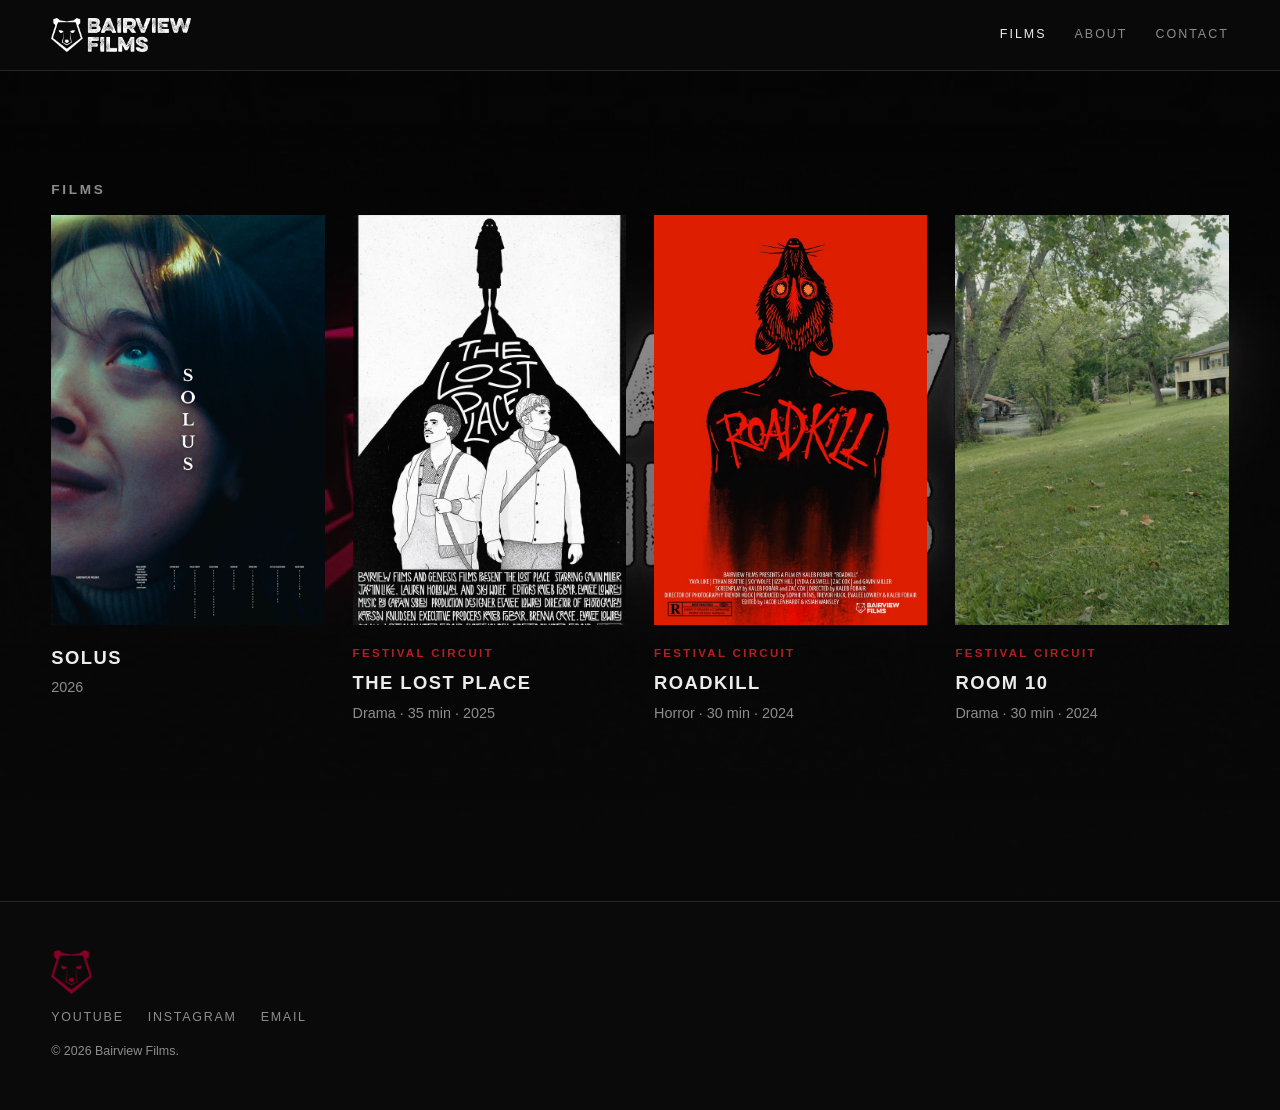
==== index.html @ fcaa4e59 "Show the films over the background reel from the top" ====
<!doctype html>
<html lang="en">
<head>
<meta charset="utf-8">
<meta name="viewport" content="width=device-width, initial-scale=1">
<title>Bairview Films</title>
<meta name="description" content="Stories from the Midwest, made in the dark.">
<meta property="og:title" content="Bairview Films">
<meta property="og:description" content="Stories from the Midwest, made in the dark.">
<meta property="og:image" content="https://bairviewfilms.com/assets/reel-poster.jpg">
<link rel="icon" type="image/png" href="assets/favicon.png">
<link rel="stylesheet" href="style.css">
</head>
<body>
<header class="top">
  <a class="brand" href="index.html"><img src="assets/logo.png" alt="Bairview Films"></a>
  <nav>
    <a href="index.html#films" aria-current="page">Films</a>
    <a href="about.html">About</a>
    <a href="contact.html">Contact</a>
  </nav>
</header>
<main>
<section class="reel">
  <video autoplay muted loop playsinline preload="auto" poster="assets/reel-poster.jpg" aria-label="Bairview Films logo animation">
    <source src="assets/reel.mp4" type="video/mp4">
  </video>
</section>
<section id="films" class="wrap over">
  <h2>Films</h2>
  <div class="grid">
<a class="card" href="films/solus.html">
  <div class="art"><img src="assets/posters/solus.jpg" alt="Solus poster" loading="lazy"></div>
  <div class="meta"><h3>Solus</h3>
  <p>2026</p></div>
</a>
<a class="card" href="films/the-lost-place.html">
  <div class="art"><img src="assets/posters/the-lost-place.jpg" alt="The Lost Place poster" loading="lazy"></div>
  <div class="meta"><span class="status">Festival Circuit</span>
  <h3>The Lost Place</h3>
  <p>Drama &middot; 35 min &middot; 2025</p></div>
</a>
<a class="card" href="films/roadkill.html">
  <div class="art"><img src="assets/posters/roadkill.jpg" alt="ROADKILL poster" loading="lazy"></div>
  <div class="meta"><span class="status">Festival Circuit</span>
  <h3>ROADKILL</h3>
  <p>Horror &middot; 30 min &middot; 2024</p></div>
</a>
<a class="card" href="films/room-10.html">
  <div class="art"><img src="assets/room-10-still.jpg" alt="Room 10 poster" loading="lazy"></div>
  <div class="meta"><span class="status">Festival Circuit</span>
  <h3>Room 10</h3>
  <p>Drama &middot; 30 min &middot; 2024</p></div>
</a>
  </div>
</section>
<script>
if (window.matchMedia("(prefers-reduced-motion: reduce)").matches) {
  var v = document.querySelector(".reel video");
  v.removeAttribute("autoplay");
  v.pause();
}
</script>
</main>
<footer>
  <img class="foot-bear" src="assets/bear.png" alt="">
  <div class="foot-links"><a href="https://www.youtube.com/@BairViewFilms" rel="noopener">YouTube</a><a href="https://www.instagram.com/bairviewfilms/" rel="noopener">Instagram</a><a href="mailto:kalebfobair@gmail.com">Email</a></div>
  <div class="foot-small">&copy; 2026 Bairview Films.</div>
</footer>
</body>
</html>
---- style.css ----
:root { --bg:#0a0a0a; --fg:#ececec; --dim:#8d8d8d; --accent:#b3201f; --brand:#800e13; --line:#262626; }
* { box-sizing:border-box; margin:0; }
html { scroll-behavior:smooth; }
body { background:var(--bg); color:var(--fg); font:16px/1.6 "Helvetica Neue",Helvetica,Arial,sans-serif; }
a { color:inherit; text-decoration:none; }
.top { position:sticky; top:0; z-index:5; display:flex; justify-content:space-between; align-items:center; padding:18px 4vw; background:rgba(10,10,10,.92); border-bottom:1px solid var(--line); }
.brand { font-weight:700; letter-spacing:.22em; text-transform:uppercase; font-size:.95rem; }
nav { display:flex; gap:28px; }
nav a { text-transform:uppercase; letter-spacing:.16em; font-size:.78rem; color:var(--dim); }
nav a:hover, nav a[aria-current] { color:var(--fg); }
.hero { min-height:78vh; display:flex; align-items:flex-end; padding:0 4vw 8vh; background:#161616 center/cover; position:relative; }
.hero::before { content:""; position:absolute; inset:0; background:linear-gradient(to top,var(--bg) 5%,rgba(10,10,10,.1) 70%); }
.hero.short { min-height:55vh; }
.hero-inner { position:relative; max-width:720px; }
h1 { font-size:clamp(2.4rem,7vw,5.5rem); line-height:1.02; letter-spacing:.02em; text-transform:uppercase; margin:8px 0 14px; }
h2 { text-transform:uppercase; letter-spacing:.2em; font-size:.85rem; color:var(--dim); margin:36px 0 14px; }
.status { color:var(--accent); text-transform:uppercase; letter-spacing:.2em; font-size:.72rem; font-weight:700; }
.facts, .meta p { color:var(--dim); font-size:.9rem; }
.btn { display:inline-block; margin-top:20px; padding:12px 28px; background:var(--fg); color:var(--bg); text-transform:uppercase; letter-spacing:.16em; font-size:.78rem; font-weight:700; }
.btn:hover { background:var(--brand); color:var(--fg); }
.btn.ghost { background:none; color:var(--fg); border:1px solid var(--dim); }
.wrap { padding:8vh 4vw; }
.narrow { max-width:760px; margin:0 auto; }
.narrow p { margin-bottom:16px; }
.logline { font-size:1.35rem; line-height:1.45; }
.laurel-list { list-style:none; padding:0; }
.laurel-list li { padding:10px 0; border-bottom:1px solid var(--line); }
.grid { display:grid; grid-template-columns:repeat(auto-fill,minmax(260px,1fr)); gap:28px; }
.card .art { aspect-ratio:2/3; overflow:hidden; background:#161616; }
.card img, .ph { width:100%; height:100%; object-fit:cover; transition:transform .4s; }
.card:hover img, .card:hover .ph { transform:scale(1.04); }
.ph { display:flex; align-items:center; justify-content:center; padding:20px; text-align:center; background:linear-gradient(160deg,#1d1d1d,#0f0f0f); text-transform:uppercase; letter-spacing:.14em; font-weight:700; }
.meta { padding-top:14px; }
.meta h3 { font-size:1.15rem; text-transform:uppercase; letter-spacing:.08em; margin:4px 0; }
footer { background:var(--bg); border-top:1px solid var(--line); padding:48px 4vw; display:grid; gap:14px; }
.foot-brand { font-weight:700; letter-spacing:.22em; text-transform:uppercase; }
.foot-links { display:flex; gap:24px; text-transform:uppercase; letter-spacing:.14em; font-size:.78rem; color:var(--dim); }
.foot-links a:hover { color:var(--fg); }
.foot-small { color:var(--dim); font-size:.78rem; }
@media (max-width:600px) { nav { gap:16px; } .brand { font-size:.8rem; } }
.video { aspect-ratio:16/9; margin-bottom:20px; } .video iframe { width:100%; height:100%; border:0; }

.brand img { display:block; height:34px; width:auto; }
.film-top { display:grid; grid-template-columns:200px 1fr; gap:32px; align-items:start; margin-bottom:8px; }
.film-top:not(:has(.poster)) { grid-template-columns:1fr; }
.poster { width:100%; display:block; }
.ext { display:flex; gap:20px; flex-wrap:wrap; text-transform:uppercase; letter-spacing:.14em; font-size:.78rem; color:var(--dim); }
.ext a { border-bottom:1px solid var(--line); padding-bottom:2px; }
.ext a:hover { color:var(--fg); border-color:var(--brand); }
.laurels { display:flex; flex-wrap:wrap; gap:8px 20px; align-items:center; }
.laurels img { height:110px; width:auto; }
.gallery { display:grid; grid-template-columns:repeat(auto-fill,minmax(260px,1fr)); gap:10px; }
.gallery a { display:block; overflow:hidden; background:#161616; aspect-ratio:16/9; }
.gallery img { width:100%; height:100%; object-fit:cover; display:block; transition:transform .4s; }
.gallery a:hover img { transform:scale(1.04); }
.about { display:grid; grid-template-columns:minmax(220px,340px) 1fr; gap:48px; max-width:1000px; margin:0 auto; align-items:start; }
.about p { margin-bottom:16px; }
.portrait { width:100%; display:block; }
.foot-bear { height:44px; width:auto; }
@media (max-width:700px) { .film-top, .about { grid-template-columns:1fr; } .poster { max-width:220px; } .portrait { max-width:300px; } .laurels img { height:84px; } }
.reel { position:fixed; inset:0; z-index:-1; background:#000; }
.reel video { display:block; width:100%; height:100%; object-fit:cover; }
.over { background:linear-gradient(to bottom,rgba(10,10,10,.3),rgba(10,10,10,.88) 100vh,rgba(10,10,10,.88)); padding-top:8vh; min-height:calc(100vh - 70px); }
@media (max-aspect-ratio:1/1) { .reel video { object-fit:contain; object-position:center 30%; } }
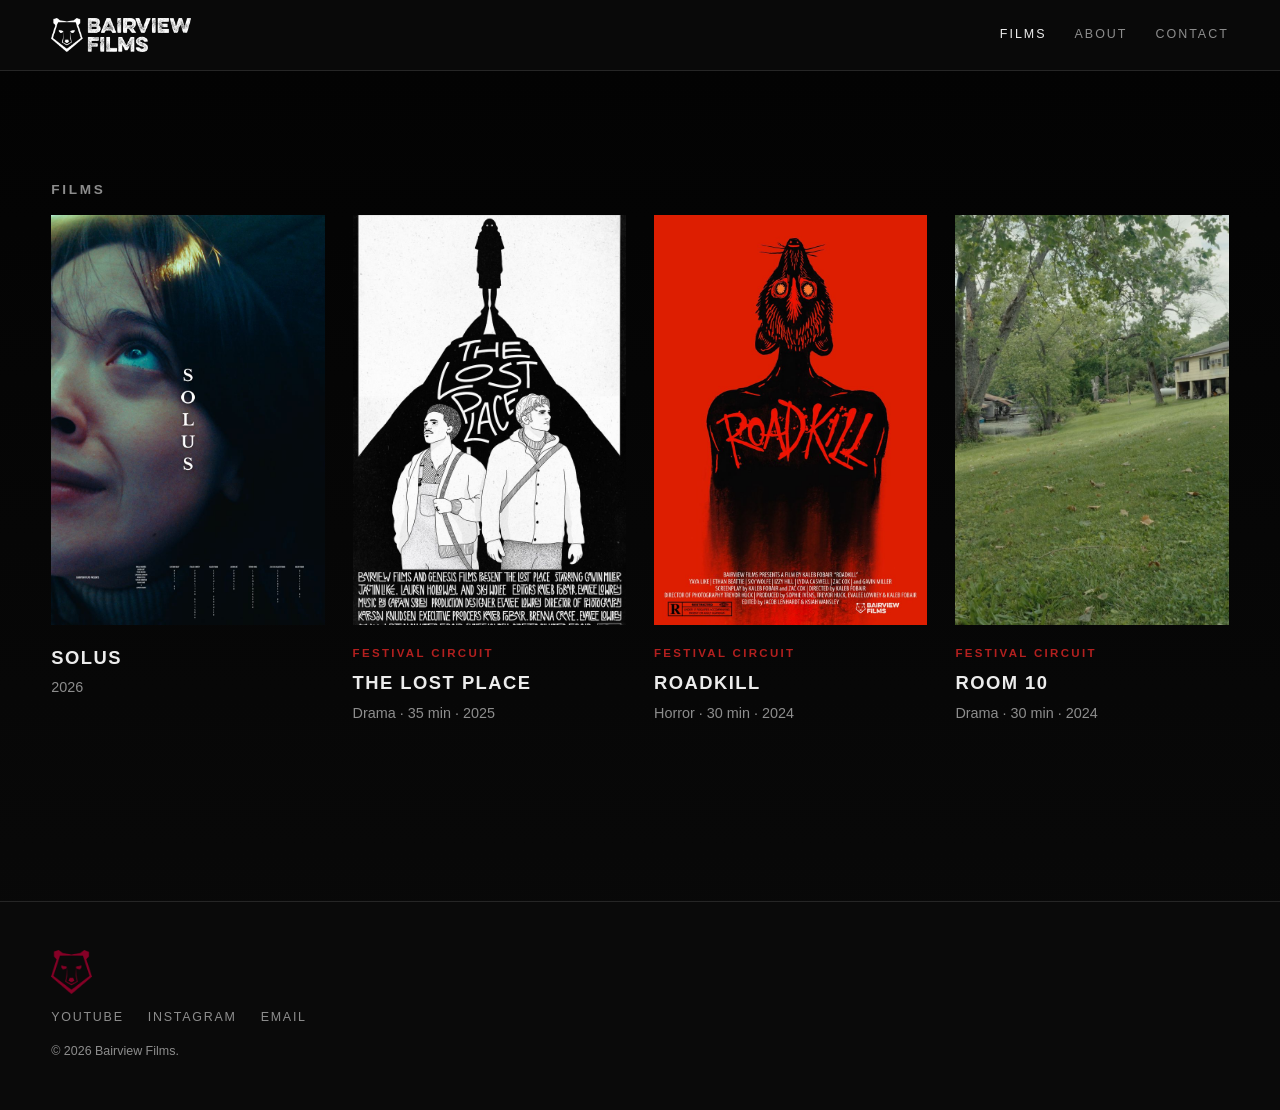
==== commit 210a0eb4: "Trim the background reel to the red shapes, without the logo" ====
--- a/index.html
+++ b/index.html
@@ -22,7 +22,7 @@
 </header>
 <main>
 <section class="reel">
-  <video autoplay muted loop playsinline preload="auto" poster="assets/reel-poster.jpg" aria-label="Bairview Films logo animation">
+  <video autoplay muted loop playsinline preload="auto" aria-hidden="true">
     <source src="assets/reel.mp4" type="video/mp4">
   </video>
 </section>
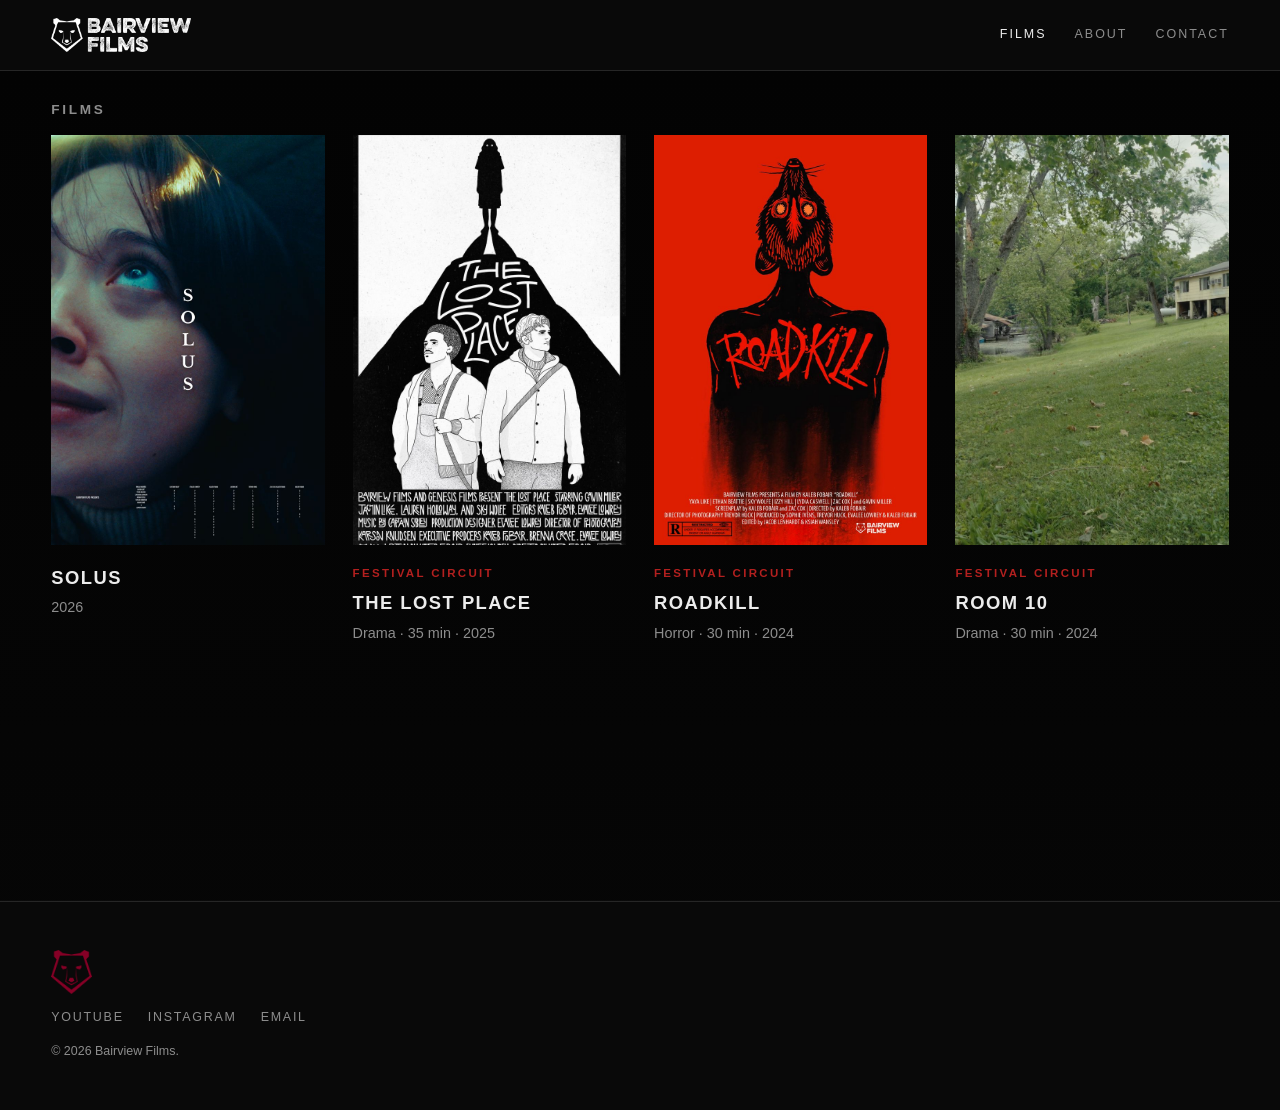
==== commit 1da4c8de: "Always load pages at the top on reload" ====
--- a/index.html
+++ b/index.html
@@ -10,6 +10,7 @@
 <meta property="og:image" content="https://bairviewfilms.com/assets/reel-poster.jpg">
 <link rel="icon" type="image/png" href="assets/favicon.png">
 <link rel="stylesheet" href="style.css">
+<script>if ("scrollRestoration" in history) history.scrollRestoration = "manual";</script>
 </head>
 <body>
 <header class="top">
--- a/style.css
+++ b/style.css
@@ -32,7 +32,7 @@
 .ph { display:flex; align-items:center; justify-content:center; padding:20px; text-align:center; background:linear-gradient(160deg,#1d1d1d,#0f0f0f); text-transform:uppercase; letter-spacing:.14em; font-weight:700; }
 .meta { padding-top:14px; }
 .meta h3 { font-size:1.15rem; text-transform:uppercase; letter-spacing:.08em; margin:4px 0; }
-footer { background:var(--bg); border-top:1px solid var(--line); padding:48px 4vw; display:grid; gap:14px; }
+footer { background:rgba(10,10,10,.55); border-top:1px solid var(--line); padding:48px 4vw; display:grid; gap:14px; }
 .foot-brand { font-weight:700; letter-spacing:.22em; text-transform:uppercase; }
 .foot-links { display:flex; gap:24px; text-transform:uppercase; letter-spacing:.14em; font-size:.78rem; color:var(--dim); }
 .foot-links a:hover { color:var(--fg); }
@@ -60,5 +60,6 @@
 @media (max-width:700px) { .film-top, .about { grid-template-columns:1fr; } .poster { max-width:220px; } .portrait { max-width:300px; } .laurels img { height:84px; } }
 .reel { position:fixed; inset:0; z-index:-1; background:#000; }
 .reel video { display:block; width:100%; height:100%; object-fit:cover; }
-.over { background:linear-gradient(to bottom,rgba(10,10,10,.3),rgba(10,10,10,.88) 100vh,rgba(10,10,10,.88)); padding-top:8vh; min-height:calc(100vh - 70px); }
+.over { background:linear-gradient(to bottom,rgba(10,10,10,.3),rgba(10,10,10,.55)); padding-top:28px; min-height:calc(100vh - 70px); }
+.over h2 { margin-top:0; }
 @media (max-aspect-ratio:1/1) { .reel video { object-fit:contain; object-position:center 30%; } }
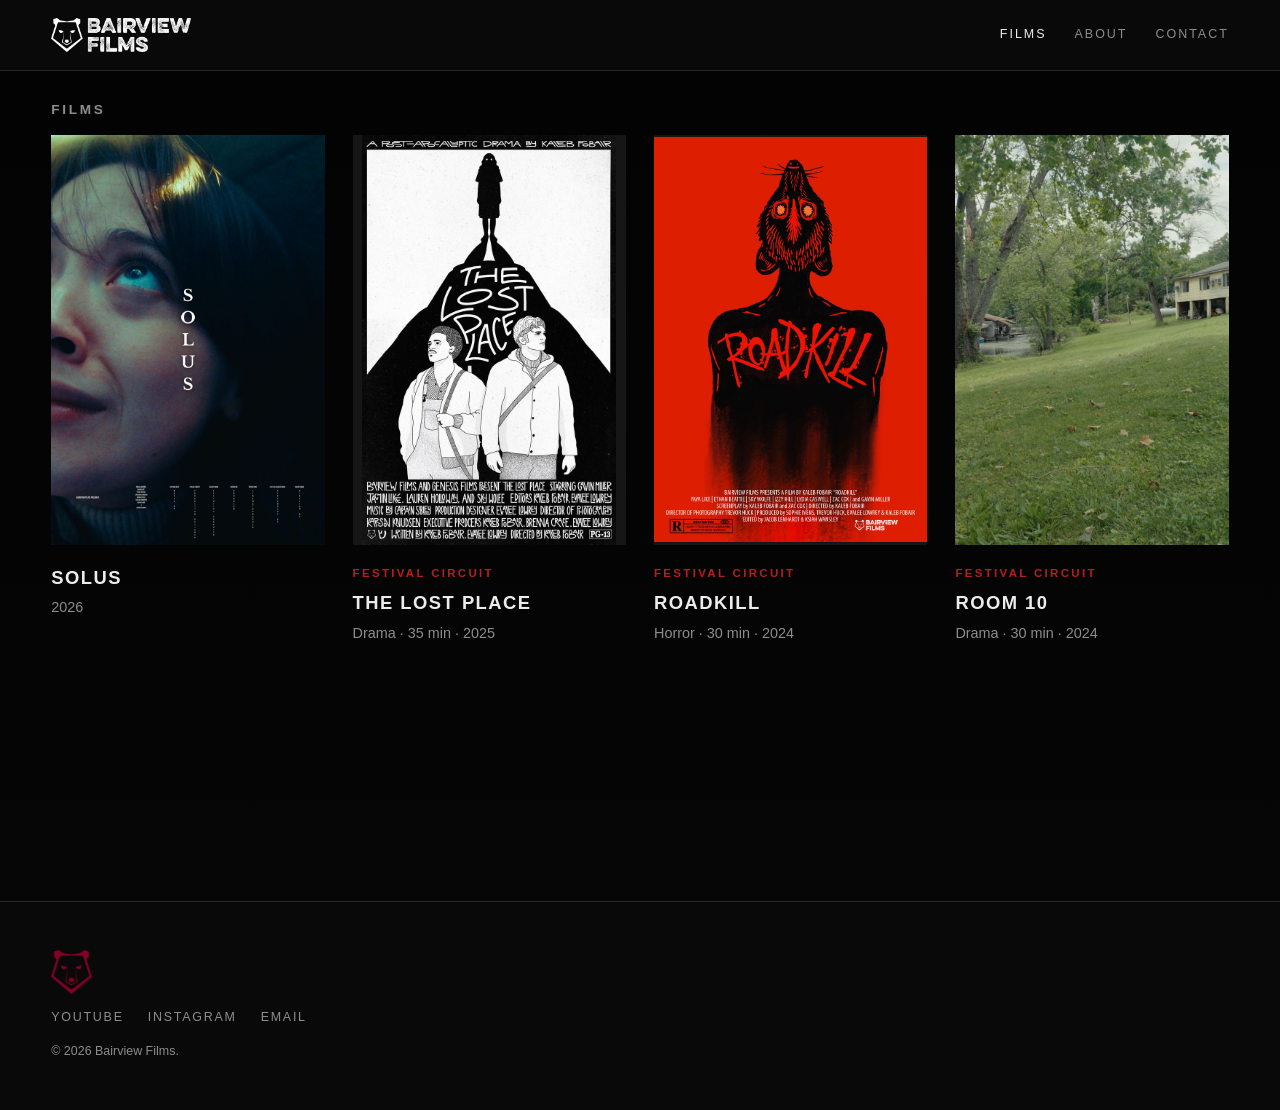
==== commit e6e0ffc9: "Show posters whole instead of cropping them" ====
--- a/index.html
+++ b/index.html
@@ -16,7 +16,7 @@
 <header class="top">
   <a class="brand" href="index.html"><img src="assets/logo.png" alt="Bairview Films"></a>
   <nav>
-    <a href="index.html#films" aria-current="page">Films</a>
+    <a href="index.html" aria-current="page">Films</a>
     <a href="about.html">About</a>
     <a href="contact.html">Contact</a>
   </nav>
@@ -31,18 +31,18 @@
   <h2>Films</h2>
   <div class="grid">
 <a class="card" href="films/solus.html">
-  <div class="art"><img src="assets/posters/solus.jpg" alt="Solus poster" loading="lazy"></div>
+  <div class="art"><img class="whole" src="assets/posters/solus.jpg" alt="Solus poster" loading="lazy"></div>
   <div class="meta"><h3>Solus</h3>
   <p>2026</p></div>
 </a>
 <a class="card" href="films/the-lost-place.html">
-  <div class="art"><img src="assets/posters/the-lost-place.jpg" alt="The Lost Place poster" loading="lazy"></div>
+  <div class="art"><img class="whole" src="assets/posters/the-lost-place.jpg" alt="The Lost Place poster" loading="lazy"></div>
   <div class="meta"><span class="status">Festival Circuit</span>
   <h3>The Lost Place</h3>
   <p>Drama &middot; 35 min &middot; 2025</p></div>
 </a>
 <a class="card" href="films/roadkill.html">
-  <div class="art"><img src="assets/posters/roadkill.jpg" alt="ROADKILL poster" loading="lazy"></div>
+  <div class="art"><img class="whole" src="assets/posters/roadkill.jpg" alt="ROADKILL poster" loading="lazy"></div>
   <div class="meta"><span class="status">Festival Circuit</span>
   <h3>ROADKILL</h3>
   <p>Horror &middot; 30 min &middot; 2024</p></div>
--- a/style.css
+++ b/style.css
@@ -49,10 +49,6 @@
 .ext a:hover { color:var(--fg); border-color:var(--brand); }
 .laurels { display:flex; flex-wrap:wrap; gap:8px 20px; align-items:center; }
 .laurels img { height:110px; width:auto; }
-.gallery { display:grid; grid-template-columns:repeat(auto-fill,minmax(260px,1fr)); gap:10px; }
-.gallery a { display:block; overflow:hidden; background:#161616; aspect-ratio:16/9; }
-.gallery img { width:100%; height:100%; object-fit:cover; display:block; transition:transform .4s; }
-.gallery a:hover img { transform:scale(1.04); }
 .about { display:grid; grid-template-columns:minmax(220px,340px) 1fr; gap:48px; max-width:1000px; margin:0 auto; align-items:start; }
 .about p { margin-bottom:16px; }
 .portrait { width:100%; display:block; }
@@ -63,3 +59,31 @@
 .over { background:linear-gradient(to bottom,rgba(10,10,10,.3),rgba(10,10,10,.55)); padding-top:28px; min-height:calc(100vh - 70px); }
 .over h2 { margin-top:0; }
 @media (max-aspect-ratio:1/1) { .reel video { object-fit:contain; object-position:center 30%; } }
+#films { scroll-margin-top:70px; }
+.car-nav { position:absolute; top:50%; transform:translateY(-50%); z-index:2; width:40px; height:40px; border:0; border-radius:50%; background:rgba(0,0,0,.55); color:#fff; font-size:28px; line-height:1; cursor:pointer; padding:0; }
+.car-nav:hover { background:var(--brand); }
+.car-lb { position:fixed; inset:0; z-index:1000; background:rgba(0,0,0,.93); display:flex; align-items:center; justify-content:center; padding:24px 16px; cursor:zoom-out; }
+.car-lb[hidden] { display:none; }
+.car-lb img { max-width:100%; max-height:100%; object-fit:contain; cursor:default; }
+.car-x { position:absolute; top:12px; right:14px; z-index:2; width:44px; height:44px; border:0; border-radius:50%; background:#fff; color:#111; font:400 30px/44px Arial,sans-serif; text-align:center; padding:0; cursor:pointer; }
+.car-x:hover, .car-x:focus-visible { background:var(--accent); color:#fff; }
+.car-lb .car-nav { width:48px; height:48px; font-size:32px; }
+@media (max-width:600px) { .car-nav { width:34px; height:34px; font-size:24px; } .car-prev { left:6px; } .car-next { right:6px; } }
+.car-prev { left:16px; }
+.car-next { right:16px; }
+.strip { padding-top:6vh; padding-bottom:0; }
+.strip-row { max-width:1080px; margin:0 auto; display:flex; align-items:flex-start; }
+.poster-col { flex:none; }
+.poster-col .ext { margin-top:14px; }
+.strip > .ext { max-width:1080px; margin:14px auto 0; }
+.back { padding-top:0; padding-left:max(4vw,calc((100% - 1080px) / 2)); padding-right:max(4vw,calc((100% - 1080px) / 2)); text-align:right; }
+.strip-row .poster { height:300px; width:auto; display:block; }
+.rail { flex:1; min-width:0; overflow:hidden; height:300px; }
+.rail-track { display:flex; height:100%; width:max-content; animation:rail-run var(--dur,60s) linear infinite; }
+.rail-t { flex:none; width:300px; height:100%; padding:0; border:3px solid var(--avg,#2a2a2a); background:#111; cursor:zoom-in; }
+.rail-t:focus-visible { outline:3px solid var(--accent); outline-offset:-3px; }
+.rail-t img { width:100%; height:100%; object-fit:cover; display:block; }
+@keyframes rail-run { to { transform:translateX(-50%); } }
+@media (prefers-reduced-motion:reduce) { .rail { overflow-x:auto; } .rail-track { animation:none; } }
+@media (max-width:700px) { .strip-row { flex-direction:column; align-items:stretch; } .poster-col { margin:0 auto 12px; } .rail { height:200px; } .rail-t { width:240px; } }
+.card img.whole { object-fit:contain; }
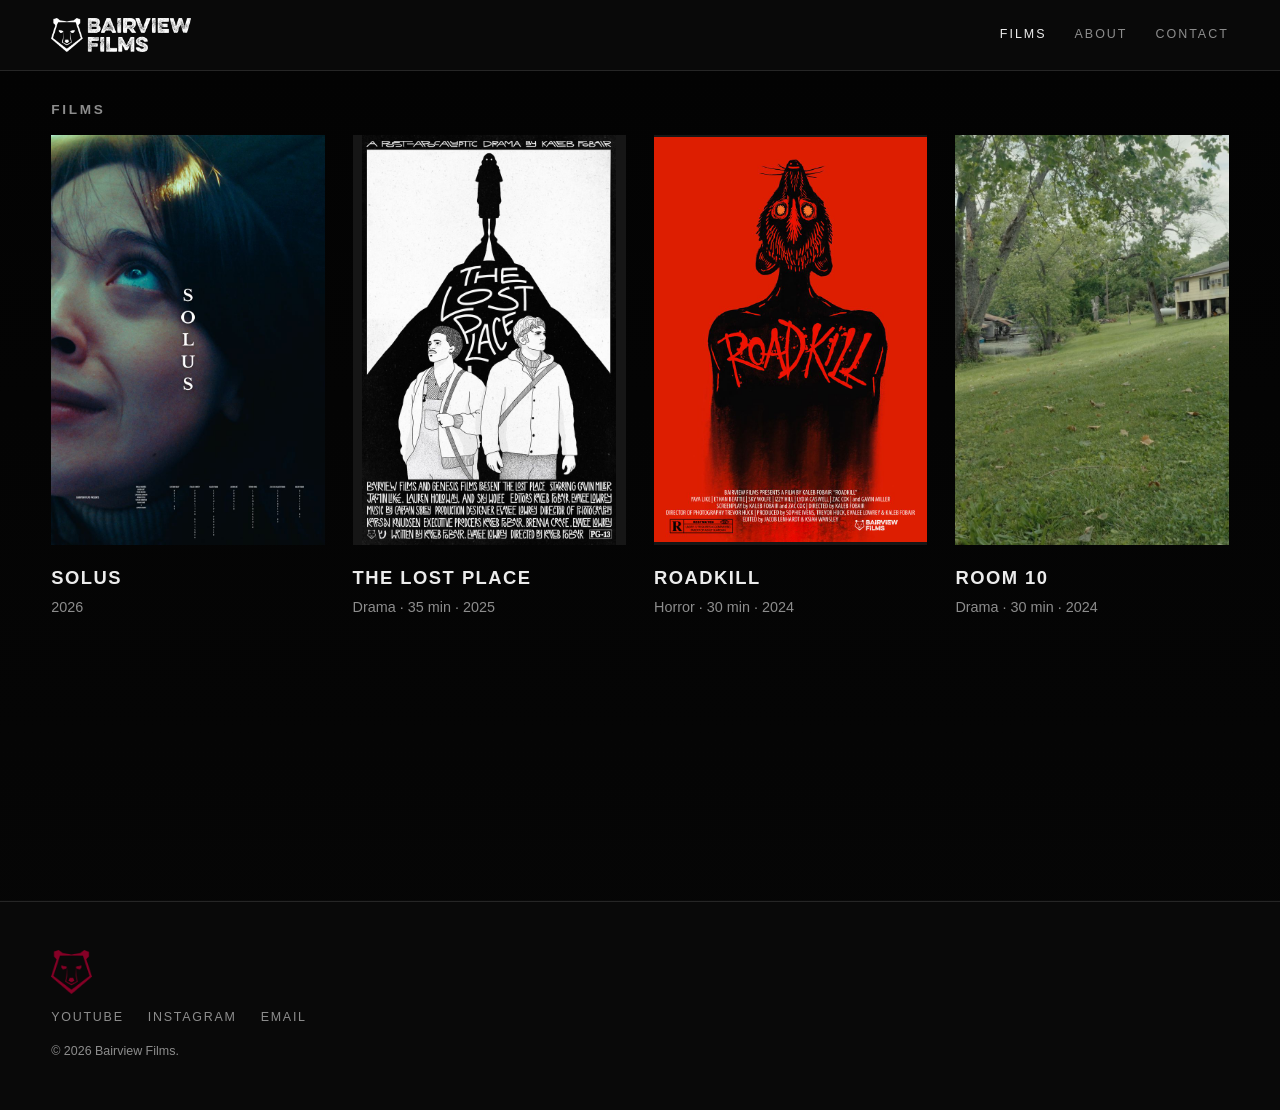
==== commit be631c87: "Remove the Festival Circuit status label" ====
--- a/index.html
+++ b/index.html
@@ -37,20 +37,17 @@
 </a>
 <a class="card" href="films/the-lost-place.html">
   <div class="art"><img class="whole" src="assets/posters/the-lost-place.jpg" alt="The Lost Place poster" loading="lazy"></div>
-  <div class="meta"><span class="status">Festival Circuit</span>
-  <h3>The Lost Place</h3>
+  <div class="meta"><h3>The Lost Place</h3>
   <p>Drama &middot; 35 min &middot; 2025</p></div>
 </a>
 <a class="card" href="films/roadkill.html">
   <div class="art"><img class="whole" src="assets/posters/roadkill.jpg" alt="ROADKILL poster" loading="lazy"></div>
-  <div class="meta"><span class="status">Festival Circuit</span>
-  <h3>ROADKILL</h3>
+  <div class="meta"><h3>ROADKILL</h3>
   <p>Horror &middot; 30 min &middot; 2024</p></div>
 </a>
 <a class="card" href="films/room-10.html">
   <div class="art"><img src="assets/room-10-still.jpg" alt="Room 10 poster" loading="lazy"></div>
-  <div class="meta"><span class="status">Festival Circuit</span>
-  <h3>Room 10</h3>
+  <div class="meta"><h3>Room 10</h3>
   <p>Drama &middot; 30 min &middot; 2024</p></div>
 </a>
   </div>
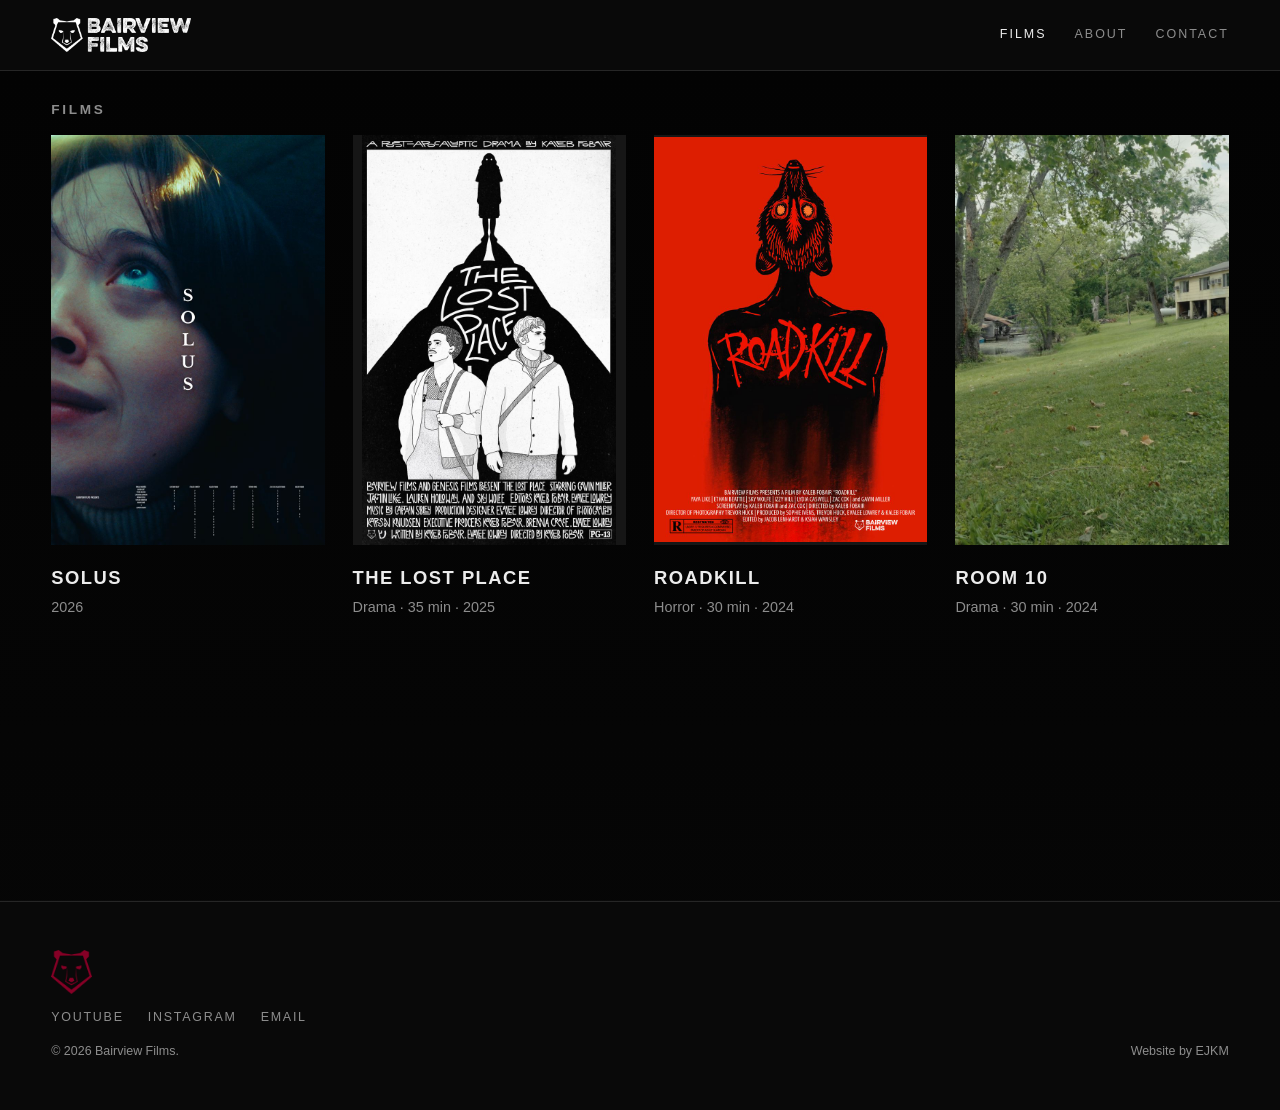
==== commit bc7c9cce: "Add Website by EJKM credit to the footer" ====
--- a/index.html
+++ b/index.html
@@ -63,7 +63,7 @@
 <footer>
   <img class="foot-bear" src="assets/bear.png" alt="">
   <div class="foot-links"><a href="https://www.youtube.com/@BairViewFilms" rel="noopener">YouTube</a><a href="https://www.instagram.com/bairviewfilms/" rel="noopener">Instagram</a><a href="mailto:kalebfobair@gmail.com">Email</a></div>
-  <div class="foot-small">&copy; 2026 Bairview Films.</div>
+  <div class="foot-small"><span>&copy; 2026 Bairview Films.</span><a href="https://elishajkmiller.com" rel="noopener">Website by EJKM</a></div>
 </footer>
 </body>
 </html>
--- a/style.css
+++ b/style.css
@@ -36,7 +36,8 @@
 .foot-brand { font-weight:700; letter-spacing:.22em; text-transform:uppercase; }
 .foot-links { display:flex; gap:24px; text-transform:uppercase; letter-spacing:.14em; font-size:.78rem; color:var(--dim); }
 .foot-links a:hover { color:var(--fg); }
-.foot-small { color:var(--dim); font-size:.78rem; }
+.foot-small { color:var(--dim); font-size:.78rem; display:flex; justify-content:space-between; flex-wrap:wrap; gap:6px 24px; }
+.foot-small a:hover { color:var(--fg); }
 @media (max-width:600px) { nav { gap:16px; } .brand { font-size:.8rem; } }
 .video { aspect-ratio:16/9; margin-bottom:20px; } .video iframe { width:100%; height:100%; border:0; }
 
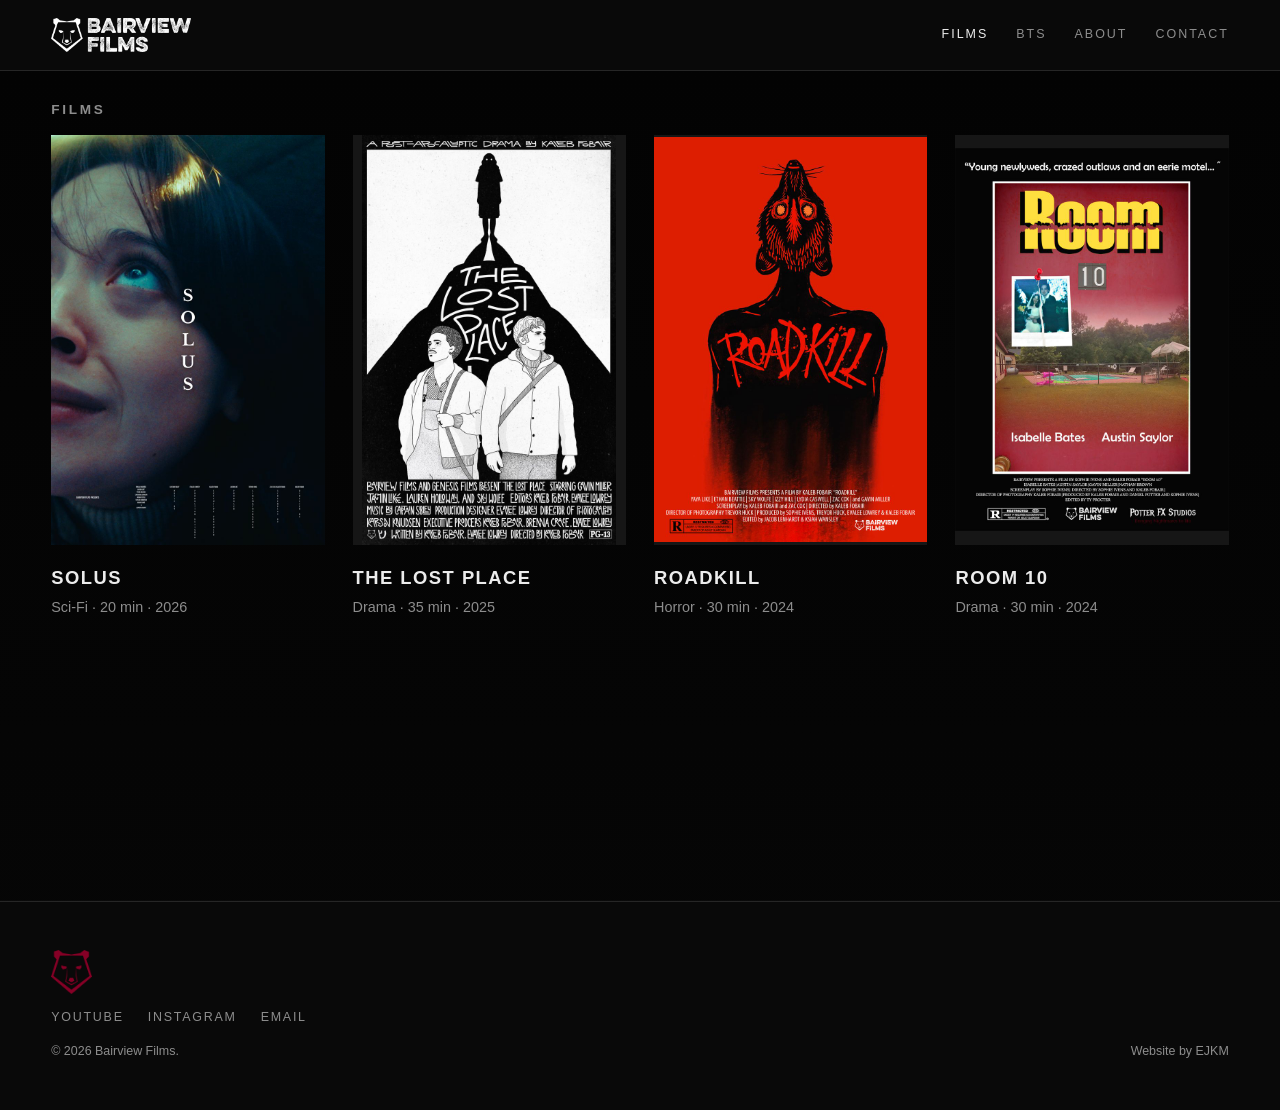
==== commit 15f29265: "Add BTS page, contact sign-up form, Solus details and Room 10 poster" ====
--- a/index.html
+++ b/index.html
@@ -17,6 +17,7 @@
   <a class="brand" href="index.html"><img src="assets/logo.png" alt="Bairview Films"></a>
   <nav>
     <a href="index.html" aria-current="page">Films</a>
+    <a href="bts.html">BTS</a>
     <a href="about.html">About</a>
     <a href="contact.html">Contact</a>
   </nav>
@@ -33,7 +34,7 @@
 <a class="card" href="films/solus.html">
   <div class="art"><img class="whole" src="assets/posters/solus.jpg" alt="Solus poster" loading="lazy"></div>
   <div class="meta"><h3>Solus</h3>
-  <p>2026</p></div>
+  <p>Sci-Fi &middot; 20 min &middot; 2026</p></div>
 </a>
 <a class="card" href="films/the-lost-place.html">
   <div class="art"><img class="whole" src="assets/posters/the-lost-place.jpg" alt="The Lost Place poster" loading="lazy"></div>
@@ -46,7 +47,7 @@
   <p>Horror &middot; 30 min &middot; 2024</p></div>
 </a>
 <a class="card" href="films/room-10.html">
-  <div class="art"><img src="assets/room-10-still.jpg" alt="Room 10 poster" loading="lazy"></div>
+  <div class="art"><img class="whole" src="assets/posters/room-10.jpg" alt="Room 10 poster" loading="lazy"></div>
   <div class="meta"><h3>Room 10</h3>
   <p>Drama &middot; 30 min &middot; 2024</p></div>
 </a>
--- a/style.css
+++ b/style.css
@@ -88,3 +88,40 @@
 @media (prefers-reduced-motion:reduce) { .rail { overflow-x:auto; } .rail-track { animation:none; } }
 @media (max-width:700px) { .strip-row { flex-direction:column; align-items:stretch; } .poster-col { margin:0 auto 12px; } .rail { height:200px; } .rail-t { width:240px; } }
 .card img.whole { object-fit:contain; }
+.about p a { border-bottom:1px solid var(--accent); transition:color .2s; }
+.about p a:hover { color:var(--accent); }
+[hidden] { display:none !important; }
+.lead { color:var(--dim); font-size:1.1rem; margin-bottom:8px; }
+.bts { max-width:1180px; margin:0 auto; }
+.bts h2 a:hover { color:var(--fg); }
+.bts h2 { margin-top:56px; }
+.bts .video { max-width:760px; }
+.bts-grid { column-width:260px; column-gap:10px; }
+.bts-t { display:block; width:100%; margin:0 0 10px; padding:0; border:0; background:#111; cursor:zoom-in; break-inside:avoid; }
+.bts-t img { display:block; width:100%; height:auto; transition:opacity .2s; }
+.bts-t:hover img { opacity:.82; }
+.bts-t:focus-visible { outline:3px solid var(--accent); outline-offset:2px; }
+.cform { margin-top:24px; }
+.cform label { display:block; margin:18px 0 6px; font-size:.82rem; text-transform:uppercase; letter-spacing:.12em; color:var(--dim); }
+.cform .opt { text-transform:none; letter-spacing:0; font-size:.78rem; opacity:.7; margin-left:6px; }
+.cform input[type=text], .cform input[type=email], .cform input[type=url], .cform input[type=date], .cform select, .cform textarea { width:100%; padding:12px 14px; background:#141414; color:var(--fg); border:1px solid var(--line); border-radius:0; font:inherit; }
+.cform input:focus, .cform select:focus, .cform textarea:focus { outline:2px solid var(--brand); outline-offset:0; border-color:var(--brand); }
+.cform .row2 { display:grid; grid-template-columns:1fr 1fr; gap:0 20px; }
+.cform fieldset { border:0; padding:0; margin:0; min-width:0; }
+.cform legend { padding:0; margin:28px 0 12px; font-size:.82rem; text-transform:uppercase; letter-spacing:.12em; color:var(--dim); }
+.types { display:flex; flex-wrap:wrap; gap:10px; }
+.types legend { width:100%; margin-top:36px; }
+.cform .pick { margin:0; cursor:pointer; }
+.pick input { position:absolute; opacity:0; pointer-events:none; }
+.pick span { display:block; padding:11px 20px; border:1px solid var(--dim); color:var(--fg); letter-spacing:.1em; font-size:.78rem; text-transform:uppercase; font-weight:700; }
+.pick:hover span { border-color:var(--fg); }
+.pick input:checked + span { background:var(--fg); color:var(--bg); border-color:var(--fg); }
+.pick input:focus-visible + span { outline:3px solid var(--accent); outline-offset:2px; }
+.cform small { display:block; margin-top:6px; color:var(--dim); }
+.cform .note a { border-bottom:1px solid var(--accent); }
+.cform .note { margin-top:16px; }
+.cform .hp { position:absolute; left:-9999px; width:1px; height:1px; opacity:0; }
+.cform .btn { border:0; cursor:pointer; font-family:inherit; margin-top:24px; }
+.cform .btn:disabled { opacity:.5; cursor:default; }
+.status-line { margin-top:14px; color:var(--dim); min-height:1.6em; }
+@media (max-width:600px) { .cform .row2 { grid-template-columns:1fr; } }
